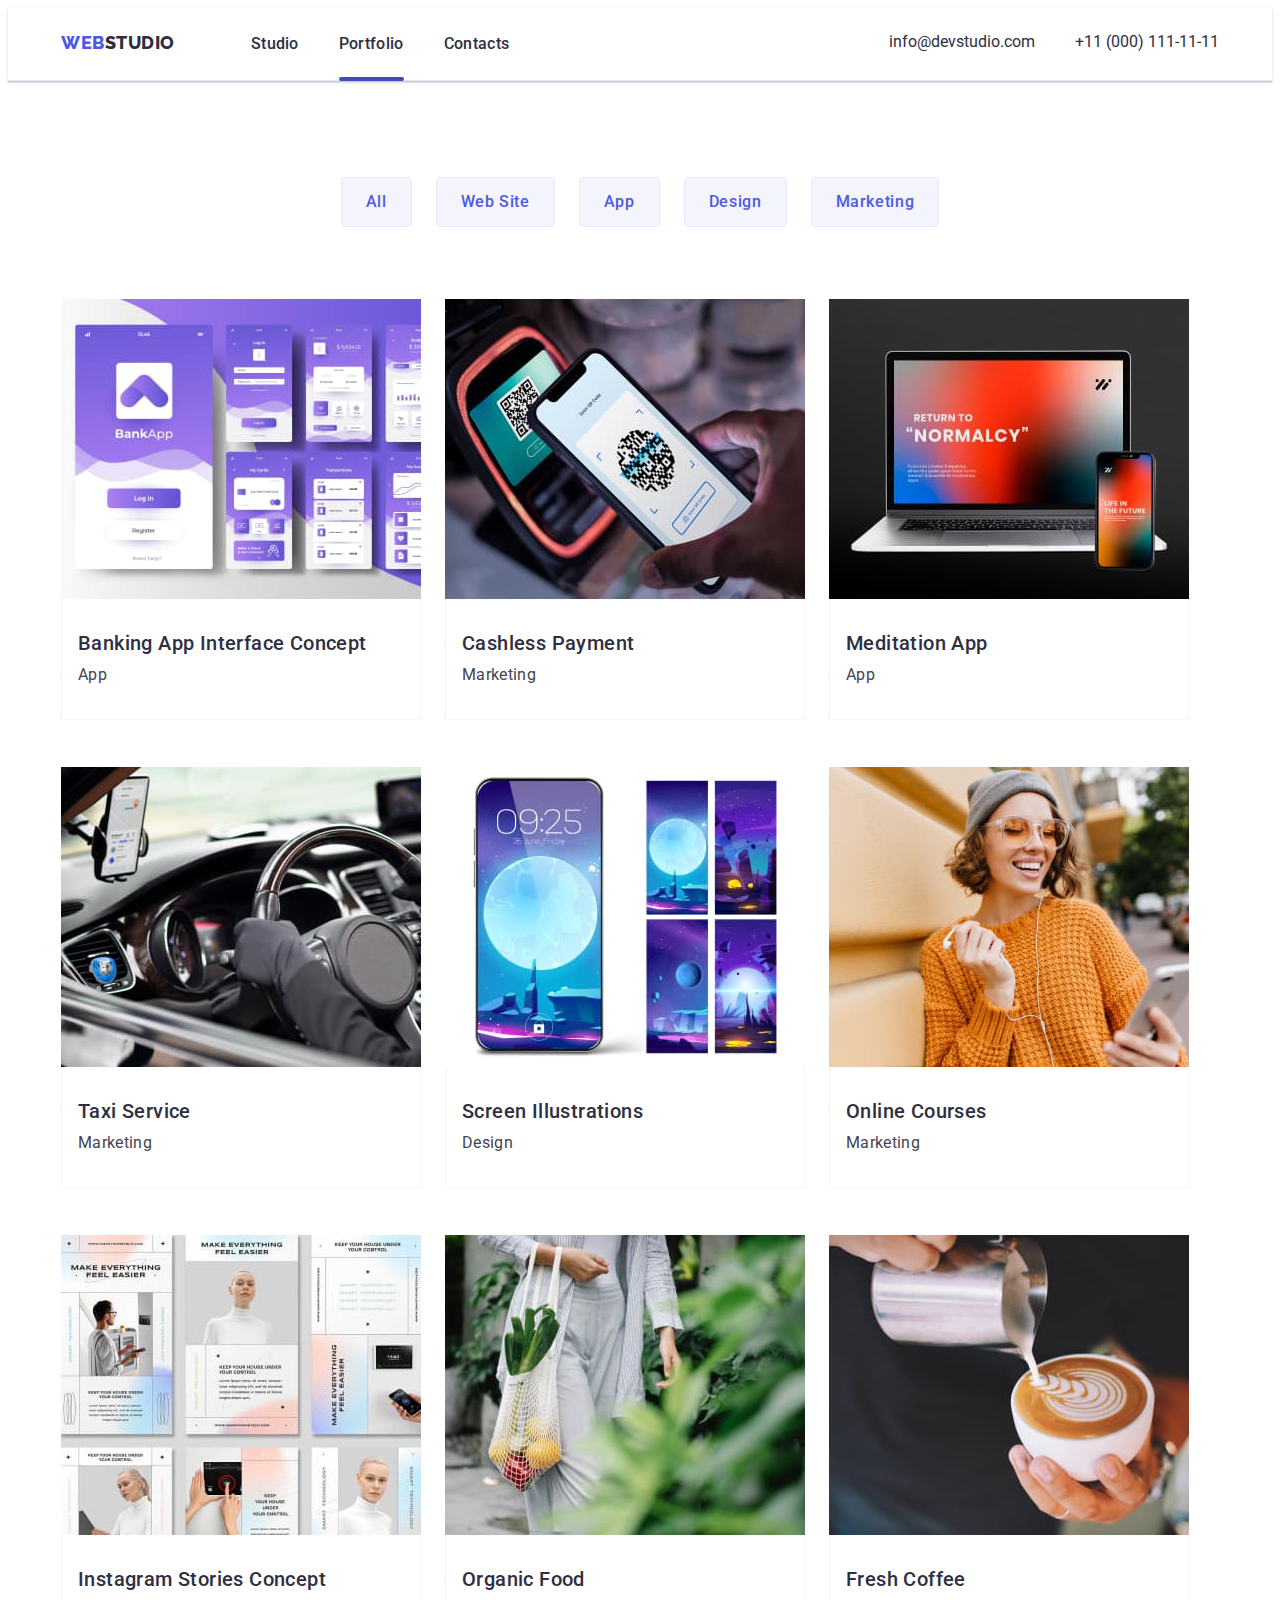
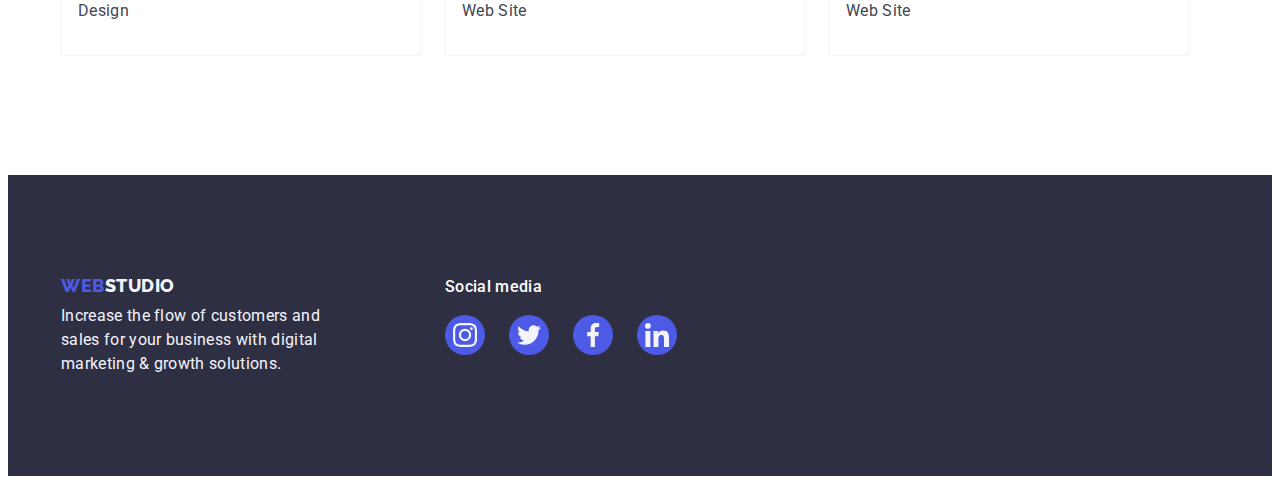
==== portfolio.html @ 363861c6 "hw-6-start" ====
<!DOCTYPE html>
<html lang="en">
  <head>
    <meta charset="UTF-8" />
    <meta http-equiv="X-UA-Compatible" content="IE=edge" />
    <meta name="viewport" content="width=device-width, initial-scale=1.0" />
    <title>WebStudio portfolio</title>
    <link rel="preconnect" href="https://fonts.googleapis.com" />
    <link rel="preconnect" href="https://fonts.gstatic.com" crossorigin />
    <link
      href="https://fonts.googleapis.com/css2?family=Raleway:wght@800&family=Roboto:wght@400;500;700;900&display=swap"
      rel="stylesheet"
    />
    <link
      rel="stylesheet"
      href="https://cdnjs.cloudflare.com/ajax/libs/modern-normalize/1.1.0/modern-normalize.min.css"
      integrity="sha512-wpPYUAdjBVSE4KJnH1VR1HeZfpl1ub8YT/NKx4PuQ5NmX2tKuGu6U/JRp5y+Y8XG2tV+wKQpNHVUX03MfMFn9Q=="
      crossorigin="anonymous"
      referrerpolicy="no-referrer"
    />
    <link rel="stylesheet" href="css/styles.css" />
  </head>
  <body class="body">
    <!--Header-->
    <header class="header">
      <div class="container header-container">
        <nav class="header-navigation">
          <a class="header-logo link" href="./index.html"
            >Web<span class="span">Studio</span>
          </a>
          <ul class="header-list list">
            <li class="header-item">
              <a class="header-link link" href="./index.html">Studio</a>
            </li>
            <li class="header-item">
              <a class="header-link link line active" href="./portfolio.html"
                >Portfolio</a
              >
            </li>
            <li class="header-item">
              <a class="header-link link" href="">Contacts</a>
            </li>
          </ul>
        </nav>
        <address class="contacts">
          <ul class="header-list list">
            <li class="header-item">
              <a class="contacts-link-mail link" href="">info@devstudio.com</a>
            </li>
            <li class="header-item">
              <a class="contacts-link-phone link" href=""
                >+11 (000) 111-11-11</a
              >
            </li>
          </ul>
        </address>
      </div>
    </header>
    <main>
      <!--section Filters-->

      <section class="portfolio-section">
        <div class="container">
          <h1 hidden class="title">Filters</h1>

          <ul class="filter-list filters-container list">
            <li class="filter-item">
              <button class="filter-button btn" type="button">All</button>
            </li>
            <li class="filter-item">
              <button class="filter-button btn" type="button">Web Site</button>
            </li>
            <li class="filter-item">
              <button class="filter-button btn" type="button">App</button>
            </li>
            <li class="filter-item">
              <button class="filter-button btn" type="button">Design</button>
            </li>
            <li class="filter-item">
              <button class="filter-button btn" type="button">Marketing</button>
            </li>
          </ul>

          <!--section List-->

          <ul class="img-list list">
            <li class="img-item">
              <a class="img-link" href="">
                <div class="portfolio-text-wrap">
                  <img
                    src="./images/portfolio-img-1.jpg"
                    alt="Banking App Interface Concept"
                    width="360"
                    height="300"
                  />
                  <p class="portfolio-text">
                    Lorem ipsum dolor sit amet consectetur adipisicing elit.
                    Odio repudiandae eius nisi in totam officiis debitis vitae
                    delectus, sit iusto itaque quibusdam nesciunt, laudantium
                    assumenda! Est esse accusantium suscipit illum?
                  </p>
                </div>
                <div class="card-content">
                  <h2 class="img-title">Banking App Interface Concept</h2>
                  <p class="img-text">App</p>
                </div>
              </a>
            </li>
            <li class="img-item link">
              <a class="img-link" href="">
                <div class="portfolio-text-wrap">
                  <img
                    src="./images/portfolio-img-2.jpg"
                    alt="Cashless Payment"
                    width="360"
                    height="300"
                  />
                  <p class="portfolio-text">
                    Lorem ipsum dolor sit amet consectetur adipisicing elit.
                    Odio repudiandae eius nisi in totam officiis debitis vitae
                    delectus, sit iusto itaque quibusdam nesciunt, laudantium
                    assumenda! Est esse accusantium suscipit illum?
                  </p>
                </div>
                <div class="card-content">
                  <h2 class="img-title">Cashless Payment</h2>
                  <p class="img-text">Marketing</p>
                </div>
              </a>
            </li>
            <li class="img-item">
              <a class="img-link" href="">
                <div class="portfolio-text-wrap">
                  <img
                    src="./images/portfolio-img-3.jpg"
                    alt="Meditation App"
                    width="360"
                    height="300"
                  />
                  <p class="portfolio-text">
                    Lorem ipsum dolor sit amet consectetur adipisicing elit.
                    Odio repudiandae eius nisi in totam officiis debitis vitae
                    delectus, sit iusto itaque quibusdam nesciunt, laudantium
                    assumenda! Est esse accusantium suscipit illum?
                  </p>
                </div>
                <div class="card-content">
                  <h2 class="img-title">Meditation App</h2>
                  <p class="img-text">App</p>
                </div>
              </a>
            </li>
            <li class="img-item">
              <a class="img-link" href="">
                <div class="portfolio-text-wrap">
                  <img
                    src="./images/portfolio-img-4.jpg"
                    alt="Taxi Service"
                    width="360"
                    height="300"
                  />
                  <p class="portfolio-text">
                    Lorem ipsum dolor sit amet consectetur adipisicing elit.
                    Odio repudiandae eius nisi in totam officiis debitis vitae
                    delectus, sit iusto itaque quibusdam nesciunt, laudantium
                    assumenda! Est esse accusantium suscipit illum?
                  </p>
                </div>
                <div class="card-content">
                  <h2 class="img-title">Taxi Service</h2>
                  <p class="img-text">Marketing</p>
                </div>
              </a>
            </li>
            <li class="img-item">
              <a class="img-link" href="">
                <div class="portfolio-text-wrap">
                  <img
                    src="./images/portfolio-img-5.jpg"
                    alt="Screen Illustrations"
                    width="360"
                    height="300"
                  />
                  <p class="portfolio-text">
                    Lorem ipsum dolor sit amet consectetur adipisicing elit.
                    Odio repudiandae eius nisi in totam officiis debitis vitae
                    delectus, sit iusto itaque quibusdam nesciunt, laudantium
                    assumenda! Est esse accusantium suscipit illum?
                  </p>
                </div>
                <div class="card-content">
                  <h2 class="img-title">Screen Illustrations</h2>
                  <p class="img-text">Design</p>
                </div>
              </a>
            </li>
            <li class="img-item">
              <a class="img-link" href="">
                <div class="portfolio-text-wrap">
                  <img
                    src="./images/portfolio-img-6.jpg"
                    alt="Online Courses"
                    width="360"
                    height="300"
                  />
                  <p class="portfolio-text">
                    Lorem ipsum dolor sit amet consectetur adipisicing elit.
                    Odio repudiandae eius nisi in totam officiis debitis vitae
                    delectus, sit iusto itaque quibusdam nesciunt, laudantium
                    assumenda! Est esse accusantium suscipit illum?
                  </p>
                </div>
                <div class="card-content">
                  <h2 class="img-title">Online Courses</h2>
                  <p class="img-text">Marketing</p>
                </div>
              </a>
            </li>

            <li class="img-item">
              <a class="img-link" href="">
                <div class="portfolio-text-wrap">
                  <img
                    src="./images/portfolio-img-7.jpg"
                    alt="Instagram Stories Concept"
                    width="360"
                    height="300"
                  />
                  <p class="portfolio-text">
                    Lorem ipsum dolor sit amet consectetur adipisicing elit.
                    Odio repudiandae eius nisi in totam officiis debitis vitae
                    delectus, sit iusto itaque quibusdam nesciunt, laudantium
                    assumenda! Est esse accusantium suscipit illum?
                  </p>
                </div>
                <div class="card-content">
                  <h2 class="img-title">Instagram Stories Concept</h2>
                  <p class="img-text">Design</p>
                </div>
              </a>
            </li>
            <li class="img-item">
              <a class="img-link" href="">
                <div class="portfolio-text-wrap">
                  <img
                    src="./images/portfolio-img-8.jpg"
                    alt="Organic Food"
                    width="360"
                    height="300"
                  />
                  <p class="portfolio-text">
                    Lorem ipsum dolor sit amet consectetur adipisicing elit.
                    Odio repudiandae eius nisi in totam officiis debitis vitae
                    delectus, sit iusto itaque quibusdam nesciunt, laudantium
                    assumenda! Est esse accusantium suscipit illum?
                  </p>
                </div>
                <div class="card-content">
                  <h2 class="img-title">Organic Food</h2>
                  <p class="img-text">Web Site</p>
                </div>
              </a>
            </li>
            <li class="img-item">
              <a class="img-link" href="">
                <div class="portfolio-text-wrap">
                  <img
                    src="./images/portfolio-img-9.jpg"
                    alt="Fresh Coffee"
                    width="360"
                    height="300"
                  />
                  <p class="portfolio-text">
                    Lorem ipsum dolor sit amet consectetur adipisicing elit.
                    Odio repudiandae eius nisi in totam officiis debitis vitae
                    delectus, sit iusto itaque quibusdam nesciunt, laudantium
                    assumenda! Est esse accusantium suscipit illum?
                  </p>
                </div>
                <div class="card-content">
                  <h2 class="img-title">Fresh Coffee</h2>
                  <p class="img-text">Web Site</p>
                </div>
              </a>
            </li>
          </ul>
        </div>
      </section>
    </main>

    <!--Footer-->
    <footer class="footer section">
      <div class="footer-container container">
        <div class="wrap">
          <a class="header-logo link" href="./index.html"
            >Web<span class="foter-span">Studio</span>
          </a>
          <p class="footer-text">
            Increase the flow of customers and sales for your business with
            digital marketing & growth solutions.
          </p>
        </div>
        <div class="footer-social">
          <p class="footer-p">Social media</p>
          <ul class="footer-soc-list list">
            <li class="name-soc-item">
              <a href="" class="footer-soc-link link">
                <svg class="name-soc-icon" width="24" height="24">
                  <use href="./images/icons.svg#icon-instagram"></use>
                </svg>
              </a>
            </li>
            <li class="name-soc-item">
              <a href="" class="footer-soc-link link">
                <svg class="name-soc-icon" width="24" height="24">
                  <use href="./images/icons.svg#icon-twitter"></use>
                </svg>
              </a>
            </li>
            <li class="name-soc-item">
              <a href="" class="footer-soc-link link">
                <svg class="name-soc-icon" width="24" height="24">
                  <use href="./images/icons.svg#icon-facebook"></use>
                </svg>
              </a>
            </li>
            <li class="name-soc-item">
              <a href="" class="footer-soc-link link">
                <svg class="name-soc-icon" width="24" height="24">
                  <use href="./images/icons.svg#icon-linkedin"></use>
                </svg>
              </a>
            </li>
          </ul>
        </div>
      </div>
    </footer>
  </body>
</html>
---- css/styles.css ----
:root {
  --main-title-color: #ffffff;
  --second-title-col: #2e2f42;
  --button-color: blue;
  --logo-color: #4d5ae5;
}
p,
h1,
h2,
h3,
h4,
h5,
h6 {
  margin: 0;
}
ul {
  margin: 0;
  padding-left: 0;
}
button {
  cursor: pointer;
}
address {
  font-style: normal;
}
img {
  display: block;
}
body {
  font-family: "Roboto", sans-serif;
  color: #434455;
  background-color: #ffffff;
}
.container {
  width: 1158px;
  padding-left: 15px;
  padding-right: 15px;
  margin-left: auto;
  margin-right: auto;
}
.list {
  list-style: none;
}
.link {
  text-decoration: none;
  color: #2e2f42;
}
.link:is(:hover, :focus) {
  color: #404bbf;
}

.span {
  color: #2e2f42;
}

/*-------heder-------*/
.header {
  background-color: WHITE;
  border-bottom: 1px solid #e7e9fc;
  padding-top: 24px;
  padding-bottom: 24px;
  box-shadow: 0px 2px 1px rgba(46, 47, 66, 0.08),
    0px 1px 1px rgba(46, 47, 66, 0.16), 0px 1px 6px rgba(46, 47, 66, 0.08);
}
.header-container {
  display: flex;
}
.header-navigation {
  display: flex;
  margin-right: auto;
}
.contacts {
  font-style: normal;
}
.header-logo {
  font-family: "Raleway", sans-serif;
  font-weight: 800;
  font-size: 18px;
  line-height: 1.17;
  letter-spacing: 0.03em;
  text-transform: uppercase;
  color: var(--logo-color);
  margin-right: 76px;
}
.header-list {
  display: flex;
  gap: 40px;
}
.header-link {
  font-weight: 500;
  font-size: 16px;
  line-height: 1.5;
  letter-spacing: 0.02em;
  color: #2e2f42;
  transition-property: color;
  transition-duration: 250ms;
  transition-timing-function: cubic-bezier(0.4, 0, 0.2, 1);
}

.contacts-link {
  color: #434455;
}
.contacts-link-mail {
  font-weight: 400;
  transition-property: color;
  transition-duration: 250ms;
  transition-timing-function: cubic-bezier(0.4, 0, 0.2, 1);
}

.contacts-link-phone {
  transition-property: color;
  transition-duration: 250ms;
  transition-timing-function: cubic-bezier(0.4, 0, 0.2, 1);
}
.line ::after {
  content: "";
  position: absolute;
  width: 100%;
  height: 4px;
  border-radius: 2px;
  bottom: -1px;
  left: 0;
}
.active {
  position: relative;
}
.active::after {
  content: "";
  position: absolute;
  left: 0;
  bottom: -28px;
  width: 100%;
  height: 4px;
  background: #404bbf;
  border-radius: 2px;
}
/*---------hero---------*/

.hero-section {
  padding: 188px 0px;
  background-color: #2e2f42;
  background-image: linear-gradient(
      rgba(46, 47, 66, 0.7),
      rgba(46, 47, 66, 0.7)
    ),
    url(../images/hero-bg.jpg);
  background-repeat: no-repeat;
  background-position: center;
  background-size: cover;
  max-width: 1440px;

  margin-left: auto;
  margin-right: auto;
}
.hero-title {
  font-family: "Roboto", sans-serif;
  font-size: 56px;
  line-height: 1.07;
  letter-spacing: 0.02em;
  text-align: center;
  color: var(--main-title-color, #ffffff);
  margin: 0 auto;
  margin-bottom: 48px;
  max-width: 496px;
}
.hero-button {
  background-color: #4d5ae5;
  min-width: 169px;
  height: 56px;
  font-family: "Roboto", sans-serif;
  font-weight: 500;
  font-size: 16px;
  line-height: 1.5;
  letter-spacing: 0.04em;
  color: #ffffff;
  box-shadow: 0px 4px 4px rgba(0, 0, 0, 0.15);
  border-radius: 4px;
  border: none;
  display: block;
  margin: 0 auto;
  padding: 16px 32px;
  transition-property: background-color;
  transition-duration: 250ms;
  transition-timing-function: cubic-bezier(0.4, 0, 0.2, 1);
}
.hero-button:is(:hover, :focus) {
  background-color: #404bbf;
  cursor: pointer;
}

/*-------Working Principles-------*/

.principles {
  padding: 120px 0px 60px 0px;
}

.principles-list {
  display: flex;
  gap: 24px;
}

.principles-item {
  width: 264px;
}
.principles-item::before {
  display: block;
  content: "";
  height: 112px;
  background-repeat: no-repeat;
  background-position: center;
  background-color: #f4f4fd;
  border-radius: 4px;
}
.icon-antenna::before {
  background-image: url(../images/antenna.svg);
}
.icon-clock::before {
  background-image: url(../images/clock.svg);
}
.icon-diagram::before {
  background-image: url(../images/diagram.svg);
}
.icon-astronaut::before {
  background-image: url(../images/astronaut.svg);
}
.principles-title,
.team-name {
  font-weight: 500;
  font-size: 20px;
  line-height: 1.2;
  letter-spacing: 0.02em;
  color: #2e2f42;
  margin-bottom: 8px;
  margin-top: 8px;
}
.principles-text {
  font-size: 16px;
  line-height: 1.5;
  letter-spacing: 0.02em;
}

/*-------What are we doing-------*/

.doing {
  padding: 60px 0px 120px 0px;
}
.doing-list {
  display: flex;
  gap: 24px;
}

.doing-title {
  font-size: 36px;
  line-height: 1.11;
  text-align: center;
  letter-spacing: 0.02em;
  text-transform: capitalize;
  color: #2e2f42;
  margin-bottom: 72px;
}
.doing-item {
  width: calc((100% - 24px) / 3);
}
/*-------Our Team-------*/
.title {
  font-size: 36px;
  line-height: 1.11;
  text-align: center;
  letter-spacing: 0.02em;
  text-transform: capitalize;
  color: #2e2f42;
}
.name {
  padding: 32px 16px;
}

.team {
  background-color: #f4f4fd;
  padding: 120px 0px;
}
.team-name {
  margin-bottom: 8px;
}
.team-text {
  font-size: 16px;
  line-height: 1.5;
  letter-spacing: 0.02em;
  margin-bottom: 8px;
}
.team-wrap {
  text-align: center;
}
.team-list {
  display: flex;
  gap: 24px;
}
.team-item {
  background-color: #ffffff;
  width: calc((100% - 24px) / 4);
  box-shadow: 0px 1px 6px rgba(46, 47, 66, 0.08),
    0px 1px 1px rgba(46, 47, 66, 0.16), 0px 2px 1px rgba(46, 47, 66, 0.08);
  border-radius: 0px 0px 4px 4px;
}
.team-title {
  margin-bottom: 72px;
}
.name-soc-list {
  display: flex;
  justify-content: center;
  gap: 24px;
}

.name-soc-item {
  width: 40px;
  height: 40px;
}
.name-soc-link {
  width: 100%;
  height: 100%;
  border-radius: 50%;
  background-color: #4d5ae5;
  display: flex;
  align-items: center;
  justify-content: center;
  transition: background-color 250ms cubic-bezier(0.4, 0, 0.2, 1);
}
.name-soc-link:hover,
.name-soc-link:focus {
  background-color: #404bbf;
}
.name-soc-icon {
  fill: #f4f4fd;
}

/*-------customers-------*/

.customers {
  padding: 120px 0px 120px 0px;
}
.customers-title {
  margin-bottom: 72px;
}

.customers-list {
  display: flex;
  align-items: center;
  justify-content: center;
  gap: 24px;
}

.customers-item {
  width: 168px;
  height: 88px;
  border: 1px solid #8e8f99;
  border-radius: 4px;
  transition: border;
  transition-duration: 250ms;
  transition-timing-function: cubic-bezier(0.4, 0, 0.2, 1);
}
.customers-logo-link {
  display: flex;
  justify-content: center;
  align-items: center;
  width: 100%;
  height: 100%;
  transition-duration: 250ms;
  transition-timing-function: cubic-bezier(0.4, 0, 0.2, 1);
}
.customers-logo-icon {
  fill: #8e8f99;
  transition: fill;
  transition-duration: 250ms;
  transition-timing-function: cubic-bezier(0.4, 0, 0.2, 1);
}
.customers-item:hover {
  border-color: #404bbf;
}
.customers-logo-link:hover > .customers-logo-icon {
  fill: #404bbf;
}

/*-------footer-------*/

.footer-container {
  display: flex;
}
.footer-soc-link {
  width: 40px;
  height: 40px;
  border-radius: 50%;
  background-color: #4d5ae5;
  display: flex;
  align-items: center;
  justify-content: center;
  transition: background-color 250ms cubic-bezier(0.4, 0, 0.2, 1);
}
.footer-text {
  margin-top: 8px;
  width: 264px;
}
.footer {
  background-color: #2e2f42;
  padding-top: 100px;
  padding-bottom: 100px;
}

.foter-span {
  color: #f4f4fd;
}
.footer-text {
  font-size: 16px;
  line-height: 1.5;
  letter-spacing: 0.02em;
  color: #f4f4fd;
}

.footer-social {
  margin-left: 120px;
}
.footer-p {
  font-weight: 500;
  font-size: 16px;
  line-height: 1.5;
  letter-spacing: 0.02em;
  color: #ffffff;
  margin-bottom: 16px;
}
.footer-soc-list {
  display: flex;
  justify-content: center;
  gap: 24px;
}
.footer-soc-link:hover,
.footer-soc-link:focus {
  background-color: #31d0aa;
}

/*-------Modal-------*/

.backdrop {
  position: fixed;
  top: 0;
  width: 100%;
  height: 100%;
  background-color: rgba(46, 47, 66, 0.4);
  transition: opacity 250ms linear, visibility 250ms linear;
}

.backdrop.is-hidden {
  opacity: 0;
  pointer-events: none;
}
.is-hidden {
  opacity: 0;
  visibility: hidden;
  pointer-events: none;
}

.modal {
  position: absolute;
  top: 50%;
  left: 50%;
  transform: translate(-50%, -50%) scale(1);
  transition: transform 250ms linear;
  width: 408px;
  min-height: 576px;
  background-color: #fcfcfc;
  box-shadow: 0px 1px 1px rgba(0, 0, 0, 0.14), 0px 1px 3px rgba(0, 0, 0, 0.12),
    0px 2px 1px rgba(0, 0, 0, 0.2);
  border-radius: 4px;
  padding: 24px;
}
.backdrop.is-hidden.modal {
  transform: translate(-50%, -50%) scaleY(0);
}

.modal-close {
  display: flex;
  align-items: center;
  justify-content: center;
  width: 24px;
  height: 24px;
  background: #e7e9fc;
  border: 1px solid rgba(0, 0, 0, 0.1);
  border-radius: 50%;
  margin-left: auto;
}
.modal-close:hover,
:focus {
  background-color: #4d5ae5;
}
.modal-close-icon {
  fill: #2e2f42;
}

.modal-close:hover > .modal-close-icon {
  fill: #ffffff;
}

/*-------Portfolio-------*/

/*---section Filters---*/
.portfolio-section {
  padding: 96px 0px 120px 0px;
}

.btn {
  display: flex;
  flex-direction: row;
  justify-content: center;
  align-items: center;
  padding: 12px 24px;
  border: 1px solid #e7e9fc;
  border-radius: 4px;
  transition: background-color 250ms cubic-bezier(0.4, 0, 0.2, 1);
}
.filter-button {
  color: var(--main-button-color, blue);
  cursor: pointer;
  background-color: transparent;

  transition: color 250ms cubic-bezier(0.4, 0, 0.2, 1),
    border-color 250ms cubic-bezier(0.4, 0, 0.2, 1),
    box-shadow 250ms cubic-bezier(0.4, 0, 0.2, 1);
  transition-duration: 250ms;
  transition-timing-function: cubic-bezier(0.4, 0, 0.2, 1);
}
.filter-button:is(:hover, :focus) {
  color: #404bbf;
  border-color: #404bbf;
  box-shadow: 0px 3px 1px rgba(0, 0, 0, 0.1), 0px 2px 1px rgba(0, 0, 0, 0.08),
    0px 2px 2px rgba(0, 0, 0, 0.12);
}

.filters-container {
  display: flex;
  gap: 24px;
  justify-content: center;
}

.filter-list {
  margin-bottom: 72px;
}

.filter-button {
  font-family: inherit;
  font-weight: 500;
  font-size: 16px;
  line-height: 1.5;
  letter-spacing: 0.04em;
  color: #4d5ae5;
  background-color: #f4f4fd;
  cursor: pointer;
}
.filter-button:is(:hover, :focus) {
  color: #ffffff;
  background-color: #404bbf;
  cursor: pointer;
}
/*-------section List-------*/

.img-list {
  display: flex;
  flex-wrap: wrap;
  gap: 48px 24px;
}
.img-link {
  text-decoration: none;
  color: #2e2f42;
  display: block;
}
.img-link:hover {
  box-shadow: 0px 1px 6px rgba(46, 47, 66, 0.08),
    0px 1px 1px rgba(46, 47, 66, 0.16), 0px 2px 1px rgba(46, 47, 66, 0.08);
}
.card-content {
  border: 1px solid #f4f4fd;
  border-top: none;
  padding: 32px 16px;
}

.img-wrap {
  width: calc((100% - 48px) / 3);
}
.img-item {
  height: 420px;
  display: block;
}

.portfolio-text-wrap {
  position: relative;
  overflow: hidden;
}
.img-link:hover .portfolio-text {
  transform: translate(0);
}

.portfolio-text {
  position: absolute;
  top: 0;
  font-size: 16px;
  font-weight: 400;
  line-height: 1.5;
  letter-spacing: 0.02em;
  color: #f4f4fd;
  background-color: #4d5ae5;
  padding: 40px;
  height: 100%;
  transform: translateY(100%);
  transition: transform 250ms cubic-bezier(0.4, 0, 0.2, 1);
}
.img-title {
  font-weight: 500;
  font-size: 20px;
  line-height: 1.2;
  letter-spacing: 0.02em;
  text-decoration: none;
  color: var(--second-title-color);
  margin-bottom: 8px;
}
.img-text {
  font-size: 16px;
  line-height: 1.5;
  letter-spacing: 0.02em;
  color: #434455;
}
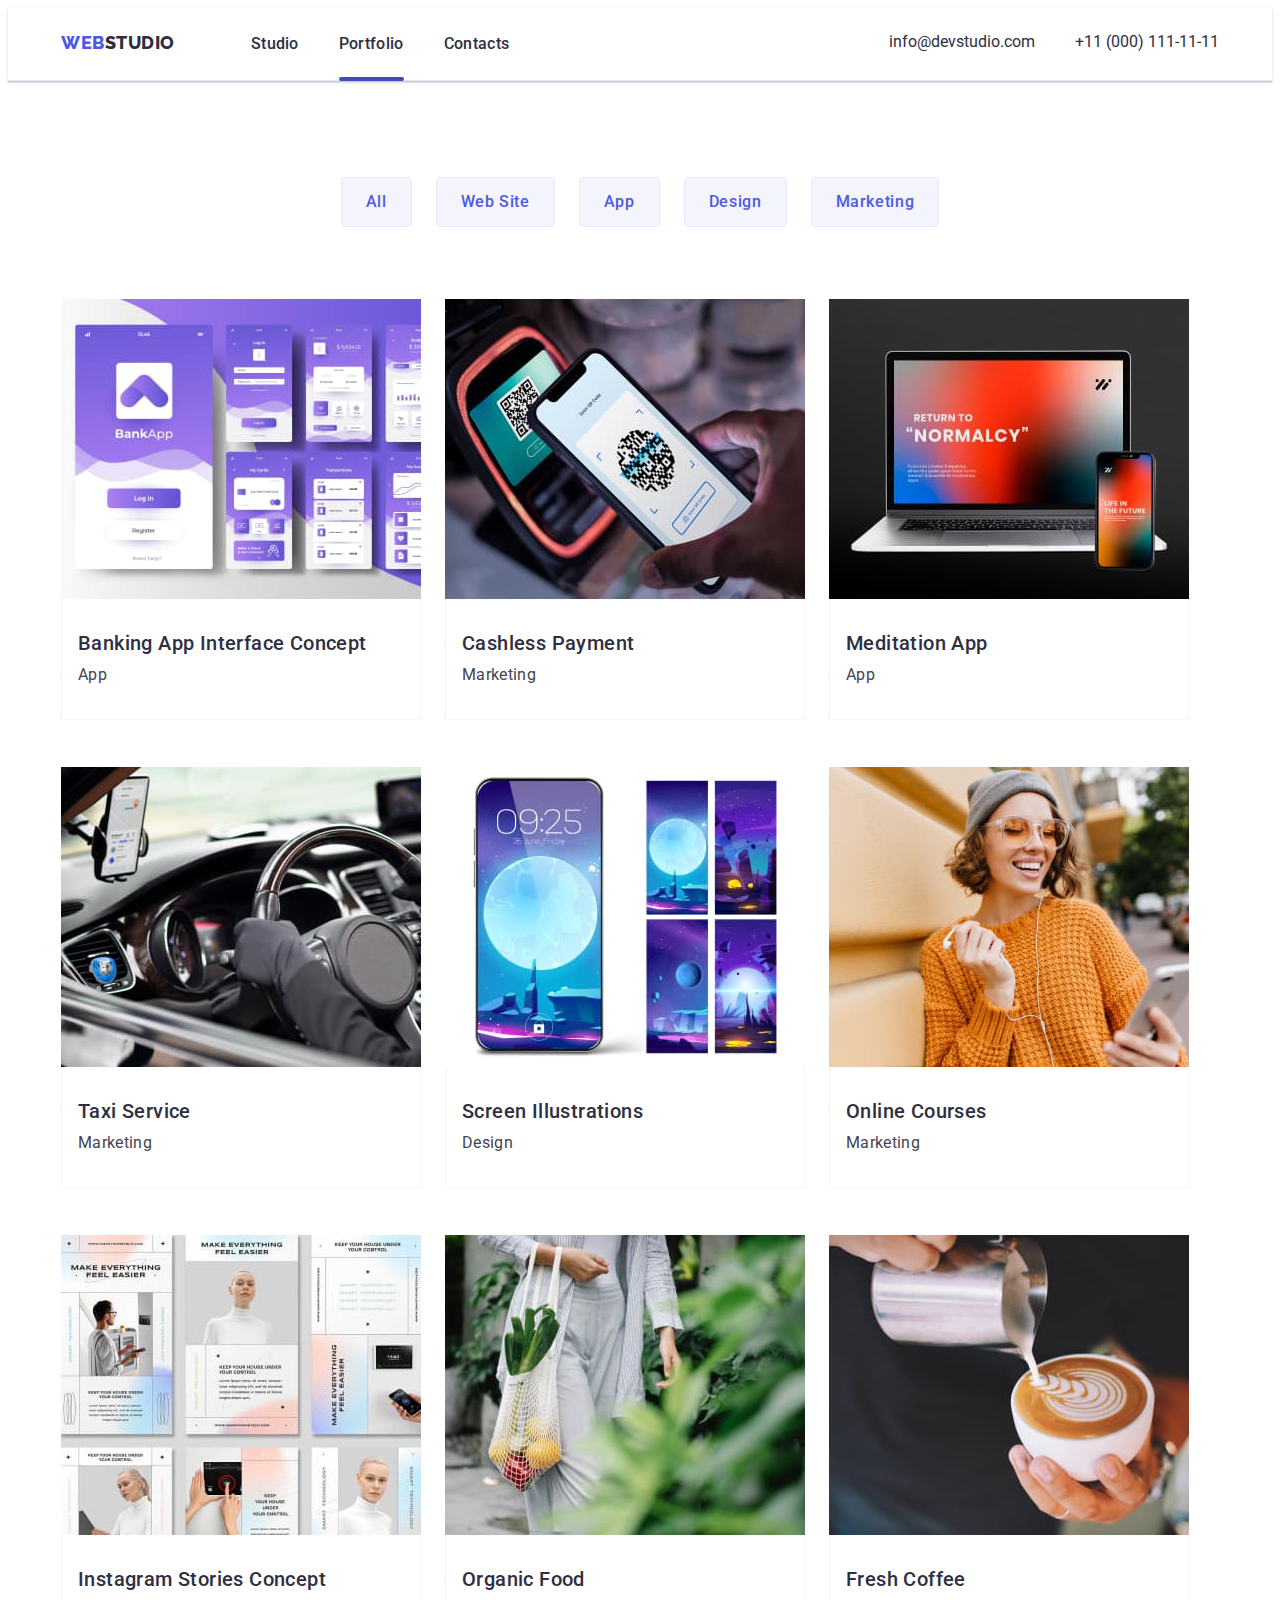
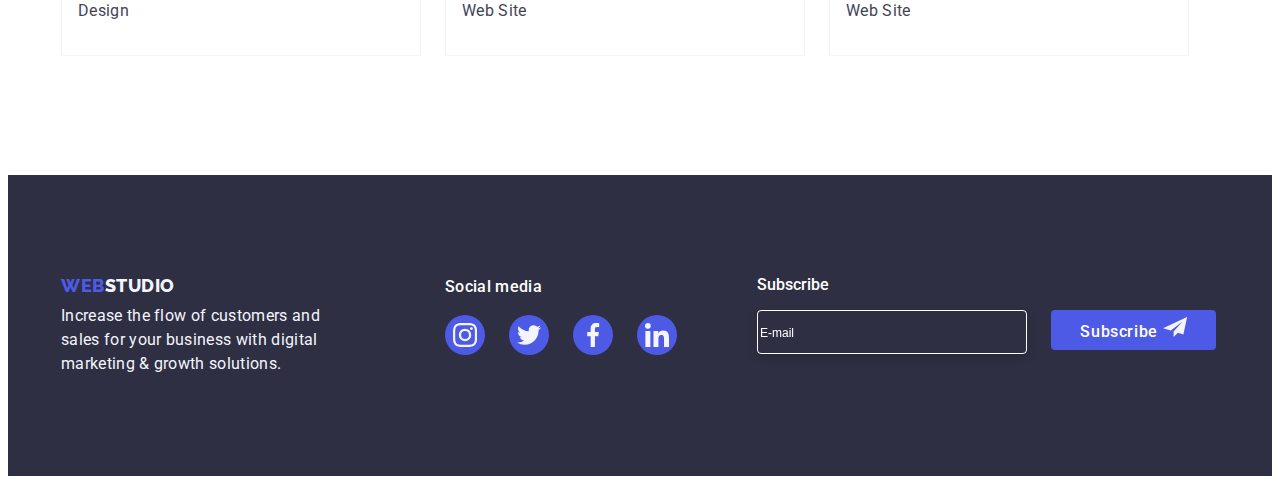
==== commit f26194a4: "hw-6-2" ====
--- a/portfolio.html
+++ b/portfolio.html
@@ -333,6 +333,26 @@
             </li>
           </ul>
         </div>
+        <form class="footer-form">
+          <label class="footer-label">
+            <span>Subscribe</span>
+          <div class="footer-btn">
+            <input
+              type="Email"
+              name="user-email"
+              placeholder="E-mail"
+              class="footer-input"
+            />
+          </label>
+
+          <button class="footer-subscribe-btn" type="submit">
+            Subscribe
+            <svg class="name-soc-icon" width="24" height="20">
+              <use href="./images/icons.svg#icon-icon-send"></use>
+            </svg>
+          </button>
+          </div>
+        </form>
       </div>
     </footer>
   </body>
--- a/css/styles.css
+++ b/css/styles.css
@@ -485,10 +485,10 @@
   border-radius: 50%;
   margin-left: auto;
 }
-.modal-close:hover,
+/*--.modal-close:hover,
 :focus {
   background-color: #4d5ae5;
-}
+}--*/
 .modal-close-icon {
   fill: #2e2f42;
 }
@@ -496,7 +496,161 @@
 .modal-close:hover > .modal-close-icon {
   fill: #ffffff;
 }
-
+.modal-title {
+  font-family: "Roboto";
+  font-style: normal;
+  font-weight: 500;
+  font-size: 16px;
+
+  text-align: center;
+  color: #2e2f42;
+  margin-bottom: 16px;
+}
+.modal-input {
+  width: 100%;
+  height: 40px;
+  border: 1px solid rgba(46, 47, 66, 0.4);
+  border-radius: 4px;
+  outline: transparent;
+  font-size: 14px;
+  padding-left: 30px;
+}
+.footer-input {
+  width: 264px;
+  height: 40px;
+  border: 1px solid #ffffff;
+  filter: drop-shadow(0px 4px 4px rgba(0, 0, 0, 0.15));
+  border-radius: 4px;
+  background: #2e2f42;
+
+  outline: transparent;
+  font-size: 14px;
+}
+.footer-label {
+  color: #ffffff;
+  font-size: 16px;
+  font-weight: 500;
+  box-sizing: border-box;
+}
+.footer-label span {
+  display: block;
+  margin-bottom: 16px;
+}
+.footer-form {
+  margin-left: 80px;
+}
+.footer-input::placeholder {
+  color: #ffffff;
+  font-size: 12px;
+}
+.footer-subscribe-btn {
+  justify-content: center;
+  align-items: center;
+
+  background: #4d5ae5;
+  border-radius: 4px;
+  border: none;
+  width: 165px;
+  height: 40px;
+  font-family: "Roboto", sans-serif;
+  font-weight: 500;
+  font-size: 16px;
+  line-height: 1.5;
+  letter-spacing: 0.04em;
+  color: #ffffff;
+}
+.footer-btn {
+  display: flex;
+  gap: 24px;
+}
+
+.modal-input:focus {
+  border-color: #4d5ae5;
+}
+.modal-input:focus + .modal-icom {
+  fill: #4d5ae5;
+}
+.modal-icom {
+  position: absolute;
+  left: 16px;
+  top: 50%;
+  transform: translateY(-50%);
+}
+.modal-input::placeholder {
+  font-size: 12px;
+}
+.input-text {
+  display: inline-block;
+  font-size: 12px;
+  margin-bottom: 5px;
+}
+.modal-textarea {
+  width: 100%;
+  height: 100px;
+  border: 1px solid rgba(46, 47, 66, 0.4);
+  border-radius: 4px;
+  outline: transparent;
+  font-size: 14px;
+  padding: 10px;
+  resize: none;
+}
+.check-text {
+  font-size: 12px;
+  display: flex;
+  align-items: center;
+}
+.check-text span {
+  width: 16px;
+  height: 16px;
+  border: 1px solid rgba(46, 47, 66, 0.4);
+  border-radius: 2px;
+  margin-right: 10px;
+
+  display: flex;
+  align-items: center;
+  justify-content: center;
+  fill: transparent;
+}
+.input-check:checked + .check-text span {
+  background-color: #404bbf;
+  border: none;
+  fill: #f4f4fd;
+}
+.input-check:focus + .check-text span {
+  border-color: #404bbf;
+}
+/*.check-text::before {
+  content: "";
+  width: 16px;
+  height: 16px;
+  border: 1px solid rgba(46, 47, 66, 0.4);
+  border-radius: 2px;
+  margin-right: 10px;
+}
+.input-check:checked + .check-text::before {
+  background-color: #404bbf;
+  border: none;
+  background-image: url(../images/check.svg);
+  background-position: center;
+  background-repeat: no-repeat;
+}*/
+
+.modal-label {
+  font-size: 12px;
+  margin-bottom: 8px;
+}
+.modal-label span {
+  display: block;
+  margin-bottom: 5px;
+}
+
+.modal-wrap {
+  position: relative;
+}
+
+.modal-btn {
+  margin-top: 24px;
+}
 /*-------Portfolio-------*/
 
 /*---section Filters---*/
